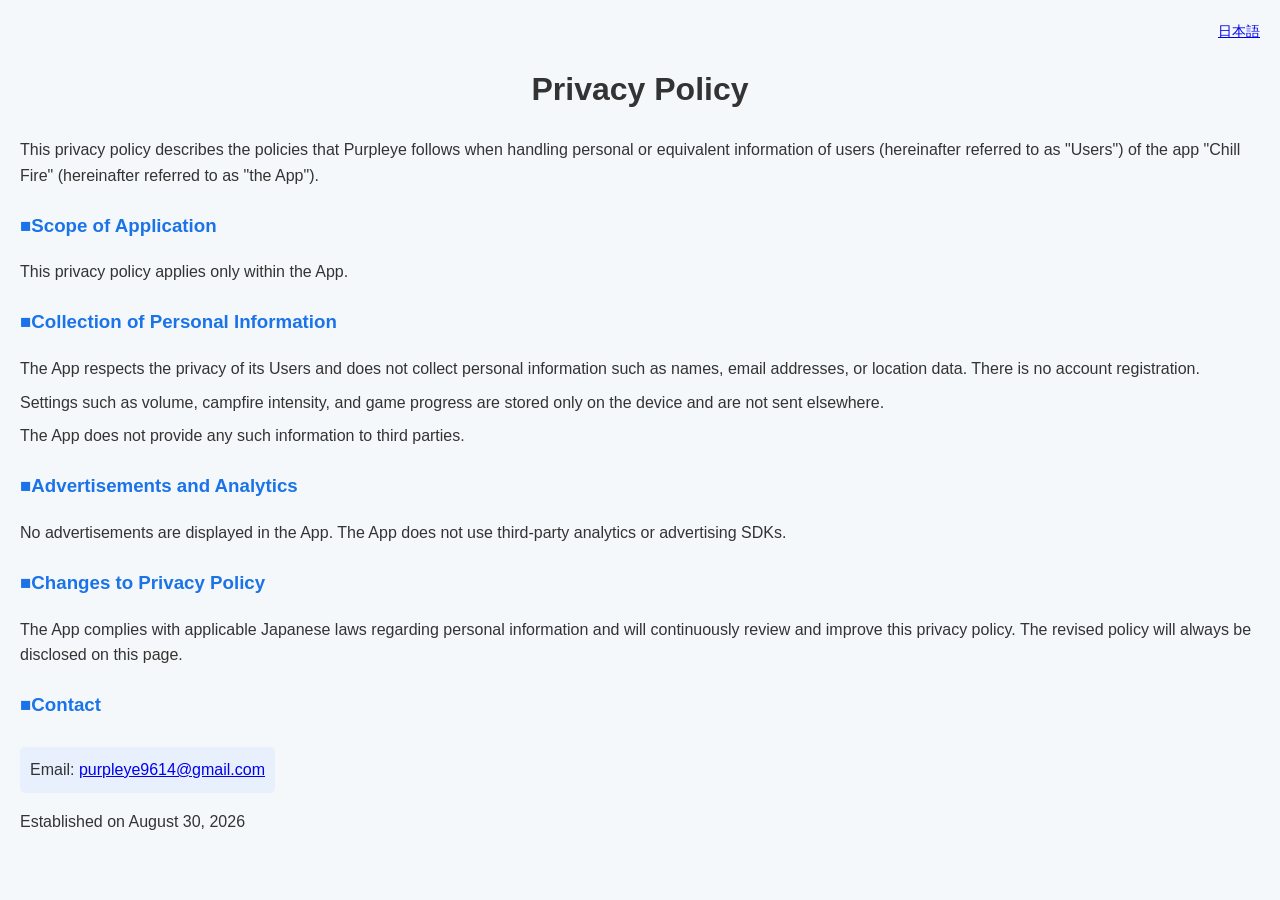
==== index.en.html @ 0b0f7af2 "Add Chill Fire privacy policy pages. Co-authored-by: Cursor <cursoragent@cursor.com>" ====
<!DOCTYPE html>
<html lang="en">
<head>
  <meta charset="UTF-8">
  <meta name="viewport" content="width=device-width, initial-scale=1.0">
  <title>Privacy Policy - Chill Fire</title>
  <style>
    body {
      font-family: Arial, sans-serif;
      line-height: 1.6;
      margin: 20px;
      background-color: #f5f8fa;
      color: #333;
    }
    h1 {
      text-align: center;
    }
    h3 {
      color: #1a73e8;
      margin-top: 1.2em;
    }
    p {
      margin: 0.5em 0;
    }
    ul {
      margin: 0.5em 0 0.5em 1.5em;
    }
    li {
      margin: 0.3em 0;
    }
    .lang {
      text-align: right;
      font-size: 0.9em;
    }
    .contact {
      background-color: #e8f0fe;
      padding: 10px;
      border-radius: 5px;
      display: inline-block;
      margin-top: 0.5em;
    }
  </style>
</head>
<body>
  <p class="lang"><a href="index.ja.html">日本語</a></p>
  <h1>Privacy Policy</h1>

  <p>This privacy policy describes the policies that Purpleye follows when handling personal or equivalent information of users (hereinafter referred to as "Users") of the app "Chill Fire" (hereinafter referred to as "the App").</p>

  <h3>■Scope of Application</h3>
  <p>This privacy policy applies only within the App.</p>

  <h3>■Collection of Personal Information</h3>
  <p>The App respects the privacy of its Users and does not collect personal information such as names, email addresses, or location data. There is no account registration.</p>
  <p>Settings such as volume, campfire intensity, and game progress are stored only on the device and are not sent elsewhere.</p>
  <p>The App does not provide any such information to third parties.</p>

  <h3>■Advertisements and Analytics</h3>
  <p>No advertisements are displayed in the App. The App does not use third-party analytics or advertising SDKs.</p>

  <h3>■Changes to Privacy Policy</h3>
  <p>The App complies with applicable Japanese laws regarding personal information and will continuously review and improve this privacy policy. The revised policy will always be disclosed on this page.</p>

  <h3>■Contact</h3>
  <p class="contact">Email: <a href="mailto:purpleye9614@gmail.com">purpleye9614@gmail.com</a></p>

  <p>Established on August 30, 2026</p>
</body>
</html>
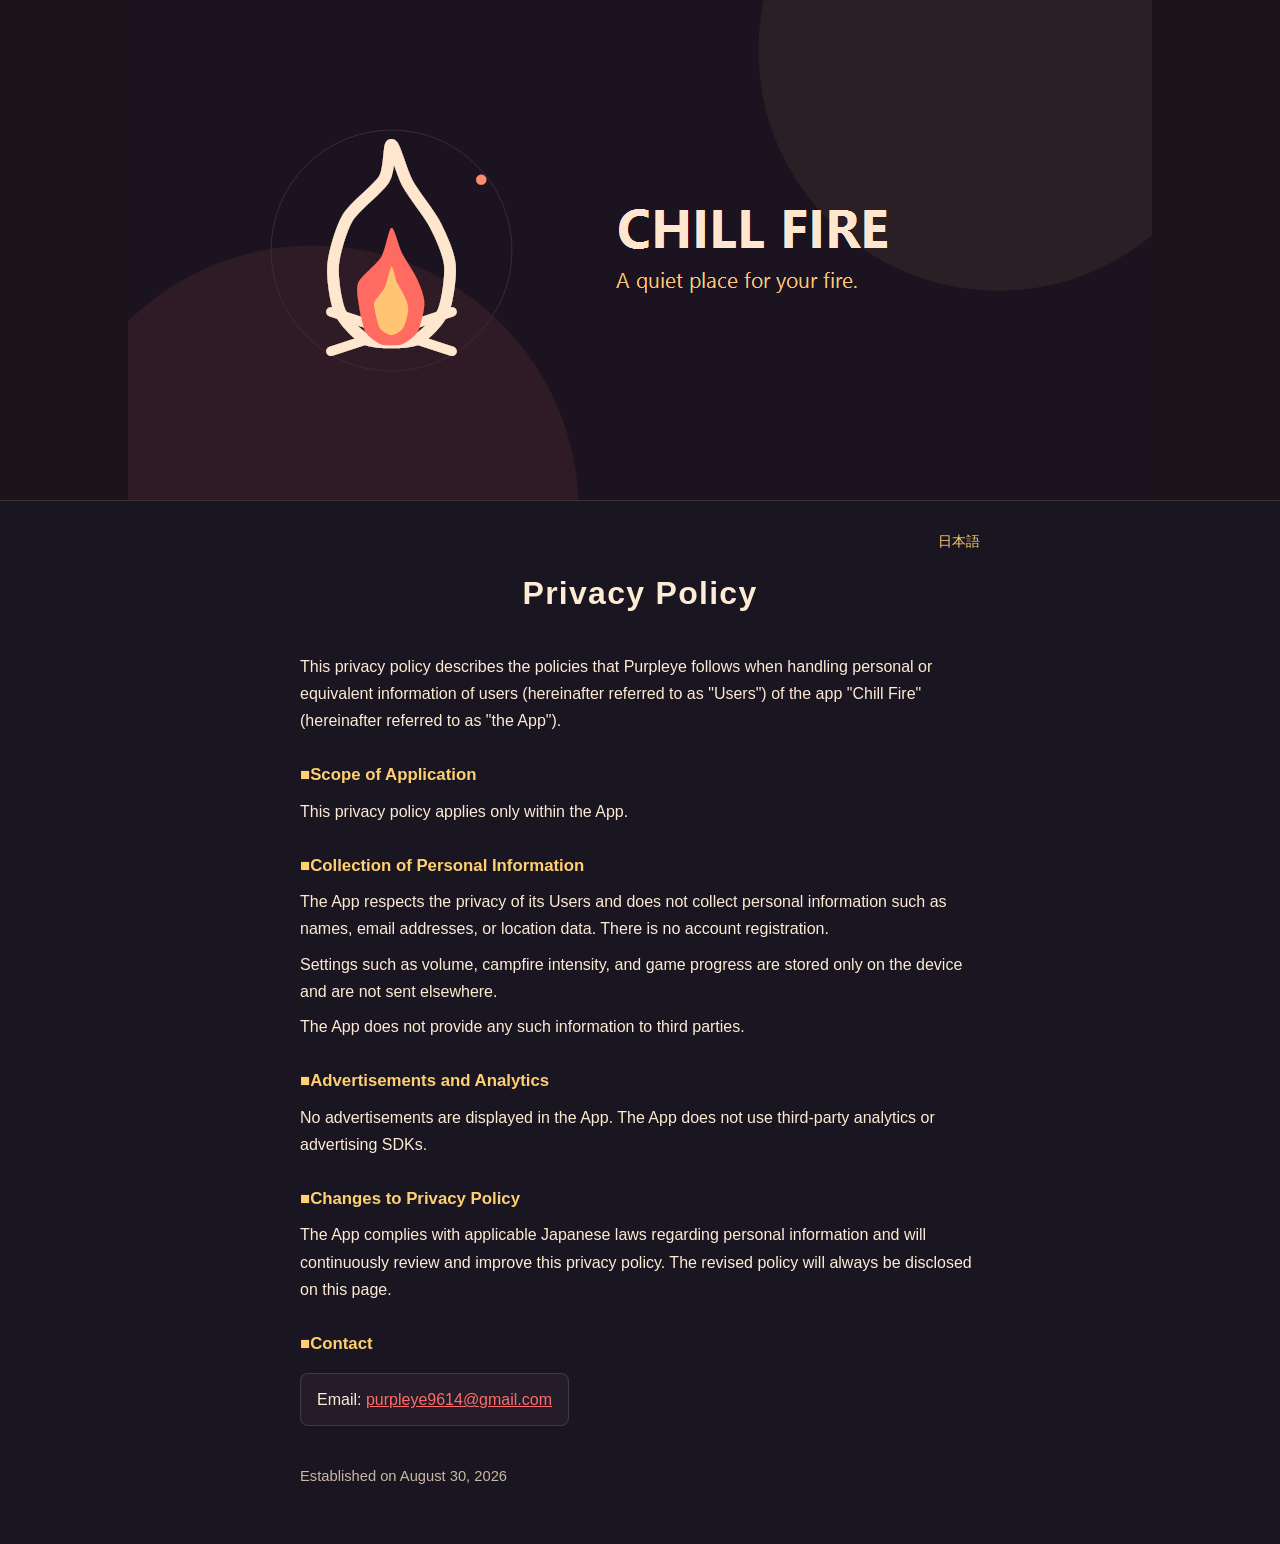
==== commit 9cb19467: "Apply Chill Fire store banner and icon colors to the privacy policy pages. Co-authored-by: Cursor <c" ====
--- a/index.en.html
+++ b/index.en.html
@@ -4,66 +4,36 @@
   <meta charset="UTF-8">
   <meta name="viewport" content="width=device-width, initial-scale=1.0">
   <title>Privacy Policy - Chill Fire</title>
-  <style>
-    body {
-      font-family: Arial, sans-serif;
-      line-height: 1.6;
-      margin: 20px;
-      background-color: #f5f8fa;
-      color: #333;
-    }
-    h1 {
-      text-align: center;
-    }
-    h3 {
-      color: #1a73e8;
-      margin-top: 1.2em;
-    }
-    p {
-      margin: 0.5em 0;
-    }
-    ul {
-      margin: 0.5em 0 0.5em 1.5em;
-    }
-    li {
-      margin: 0.3em 0;
-    }
-    .lang {
-      text-align: right;
-      font-size: 0.9em;
-    }
-    .contact {
-      background-color: #e8f0fe;
-      padding: 10px;
-      border-radius: 5px;
-      display: inline-block;
-      margin-top: 0.5em;
-    }
-  </style>
+  <link rel="stylesheet" href="style.css">
 </head>
 <body>
-  <p class="lang"><a href="index.ja.html">日本語</a></p>
-  <h1>Privacy Policy</h1>
+  <header class="hero">
+    <img src="feature-graphic.png" width="1024" height="500" alt="Chill Fire">
+  </header>
+  <main class="wrap">
+    <p class="lang"><a href="index.ja.html">日本語</a></p>
+    <h1>Privacy Policy</h1>
 
-  <p>This privacy policy describes the policies that Purpleye follows when handling personal or equivalent information of users (hereinafter referred to as "Users") of the app "Chill Fire" (hereinafter referred to as "the App").</p>
+    <p>This privacy policy describes the policies that Purpleye follows when handling personal or equivalent information of users (hereinafter referred to as "Users") of the app "Chill Fire" (hereinafter referred to as "the App").</p>
 
-  <h3>■Scope of Application</h3>
-  <p>This privacy policy applies only within the App.</p>
+    <h3>■Scope of Application</h3>
+    <p>This privacy policy applies only within the App.</p>
 
-  <h3>■Collection of Personal Information</h3>
-  <p>The App respects the privacy of its Users and does not collect personal information such as names, email addresses, or location data. There is no account registration.</p>
-  <p>Settings such as volume, campfire intensity, and game progress are stored only on the device and are not sent elsewhere.</p>
-  <p>The App does not provide any such information to third parties.</p>
+    <h3>■Collection of Personal Information</h3>
+    <p>The App respects the privacy of its Users and does not collect personal information such as names, email addresses, or location data. There is no account registration.</p>
+    <p>Settings such as volume, campfire intensity, and game progress are stored only on the device and are not sent elsewhere.</p>
+    <p>The App does not provide any such information to third parties.</p>
 
-  <h3>■Advertisements and Analytics</h3>
-  <p>No advertisements are displayed in the App. The App does not use third-party analytics or advertising SDKs.</p>
+    <h3>■Advertisements and Analytics</h3>
+    <p>No advertisements are displayed in the App. The App does not use third-party analytics or advertising SDKs.</p>
 
-  <h3>■Changes to Privacy Policy</h3>
-  <p>The App complies with applicable Japanese laws regarding personal information and will continuously review and improve this privacy policy. The revised policy will always be disclosed on this page.</p>
+    <h3>■Changes to Privacy Policy</h3>
+    <p>The App complies with applicable Japanese laws regarding personal information and will continuously review and improve this privacy policy. The revised policy will always be disclosed on this page.</p>
 
-  <h3>■Contact</h3>
-  <p class="contact">Email: <a href="mailto:purpleye9614@gmail.com">purpleye9614@gmail.com</a></p>
+    <h3>■Contact</h3>
+    <p class="contact">Email: <a href="mailto:purpleye9614@gmail.com">purpleye9614@gmail.com</a></p>
 
-  <p>Established on August 30, 2026</p>
+    <p class="date">Established on August 30, 2026</p>
+  </main>
 </body>
 </html>
--- a/style.css
+++ b/style.css
@@ -0,0 +1,106 @@
+:root {
+  --bg: #1a1621;
+  --bg-panel: #241c28;
+  --cream: #fdebd3;
+  --cream-muted: #c9b8a6;
+  --flame: #ff6b6b;
+  --ember: #ffcf70;
+  --border: rgba(253, 235, 211, 0.14);
+}
+
+* {
+  box-sizing: border-box;
+}
+
+html,
+body {
+  margin: 0;
+  padding: 0;
+}
+
+body {
+  font-family: "Segoe UI", "Hiragino Sans", "Hiragino Kaku Gothic ProN", Meiryo, sans-serif;
+  line-height: 1.7;
+  background: var(--bg);
+  color: var(--cream);
+}
+
+.hero {
+  width: 100%;
+  background: #1b1419;
+  border-bottom: 1px solid var(--border);
+}
+
+.hero img {
+  display: block;
+  width: 100%;
+  max-width: 1024px;
+  height: auto;
+  margin: 0 auto;
+}
+
+.wrap {
+  max-width: 720px;
+  margin: 0 auto;
+  padding: 28px 20px 48px;
+}
+
+.lang {
+  text-align: right;
+  font-size: 0.9em;
+  margin: 0 0 8px;
+}
+
+.lang a {
+  color: var(--ember);
+  text-decoration: none;
+}
+
+.lang a:hover {
+  color: var(--flame);
+  text-decoration: underline;
+}
+
+h1 {
+  text-align: center;
+  font-weight: 700;
+  letter-spacing: 0.04em;
+  color: var(--cream);
+  margin: 0.4em 0 1em;
+}
+
+h3 {
+  color: var(--ember);
+  margin-top: 1.6em;
+  margin-bottom: 0.4em;
+  font-size: 1.05em;
+  font-weight: 700;
+}
+
+p {
+  margin: 0.5em 0;
+  color: var(--cream);
+}
+
+a {
+  color: var(--flame);
+}
+
+a:hover {
+  color: var(--ember);
+}
+
+.contact {
+  background: var(--bg-panel);
+  border: 1px solid var(--border);
+  padding: 12px 16px;
+  border-radius: 8px;
+  display: inline-block;
+  margin-top: 0.5em;
+}
+
+.date {
+  color: var(--cream-muted);
+  margin-top: 2em;
+  font-size: 0.92em;
+}
